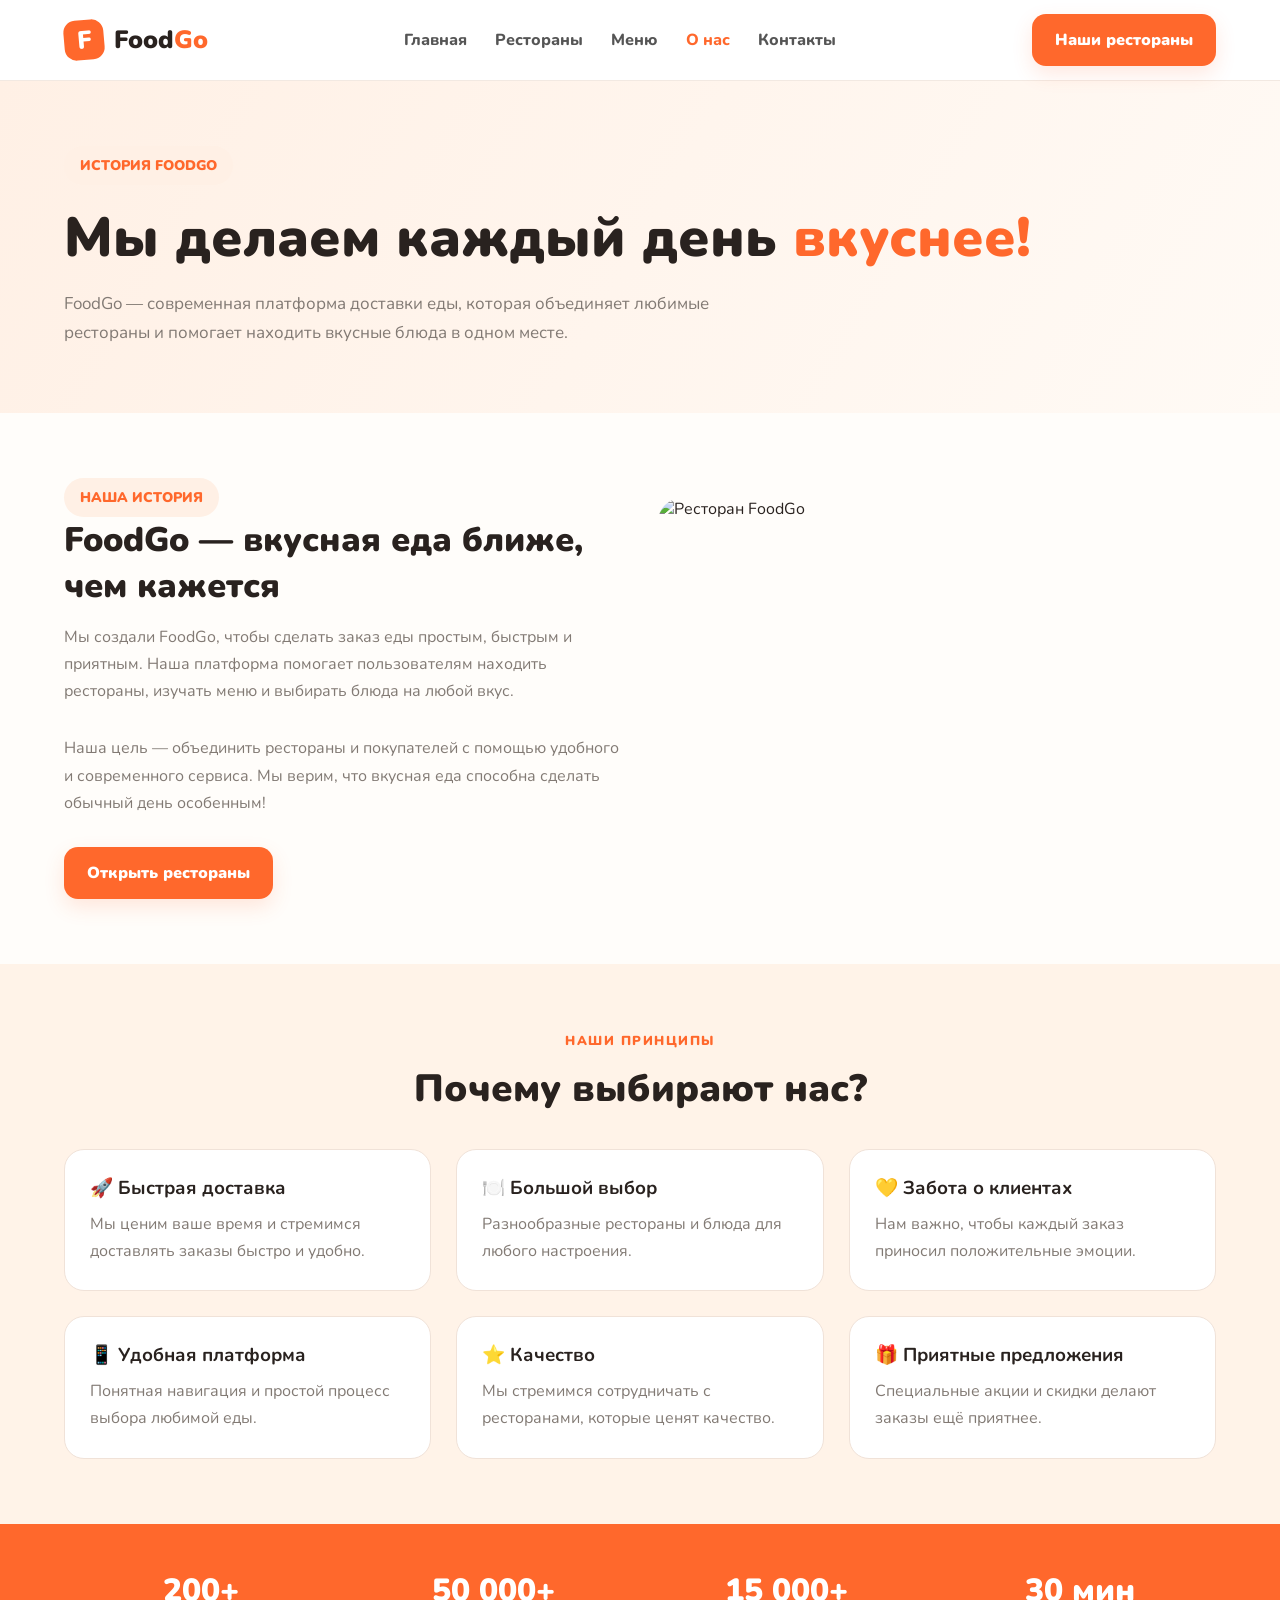
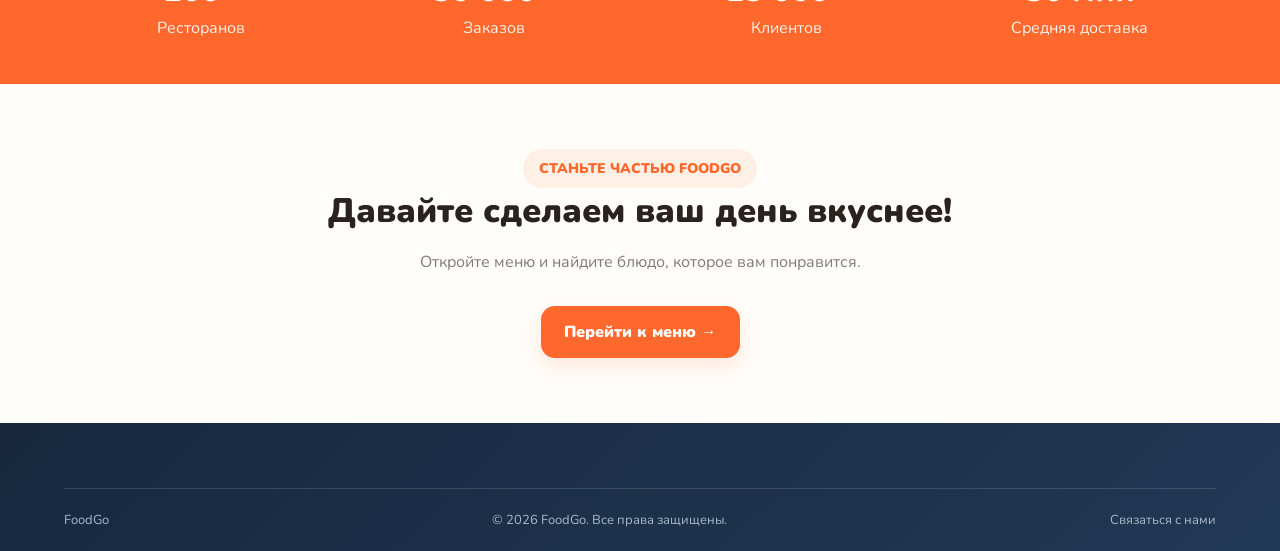
==== about.html @ 5c9acb99 "update" ====
<!DOCTYPE html>
<html lang="ru">
<head>
  <meta charset="UTF-8">
  <meta name="viewport" content="width=device-width, initial-scale=1.0">
  <title>FoodGo — О нас</title>
  <link href="https://fonts.googleapis.com/css2?family=Nunito:wght@400;600;700;800;900&display=swap" rel="stylesheet">
  <link rel="stylesheet" href="style.css">
</head>
<body>

<header class="header">
  <div class="container navbar">
    <a href="index.html" class="logo">
      <span class="logo-icon">F</span>
      <span>Food<span class="orange">Go</span></span>
    </a>
    <nav class="nav-links">
      <a href="index.html">Главная</a>
      <a href="restaurants.html">Рестораны</a>
      <a href="menu.html">Меню</a>
      <a href="about.html" class="active">О нас</a>
      <a href="contacts.html">Контакты</a>
    </nav>
    <div class="nav-actions">
      <a href="restaurants.html" class="register-btn">Наши рестораны</a>
    </div>
  </div>
</header>

<main>
  <section class="page-hero">
    <div class="container">
      <span class="eyebrow">ИСТОРИЯ FOODGO</span>
      <h1>Мы делаем каждый день <span class="orange">вкуснее!</span></h1>
      <p>FoodGo — современная платформа доставки еды, которая объединяет любимые рестораны и помогает находить вкусные блюда в одном месте.</p>
    </div>
  </section>

  <section class="page-content">
    <div class="container page-two-columns">
      <div>
        <span class="eyebrow">НАША ИСТОРИЯ</span>
        <h2 class="page-title">FoodGo — вкусная еда ближе, чем кажется</h2>
        <p class="page-description">
          Мы создали FoodGo, чтобы сделать заказ еды простым,
          быстрым и приятным. Наша платформа помогает
          пользователям находить рестораны, изучать меню
          и выбирать блюда на любой вкус.
        </p>
        <p class="page-description">
          Наша цель — объединить рестораны и покупателей
          с помощью удобного и современного сервиса.
          Мы верим, что вкусная еда способна сделать
          обычный день особенным!
        </p>
        <a href="restaurants.html" class="register-btn">Открыть рестораны</a>
      </div>

      <div>
        <img src="https://images.unsplash.com/photo-1555396273-367ea4eb4db5?auto=format&fit=crop&w=900&q=85" alt="Ресторан FoodGo">
      </div>
    </div>
  </section>

  <section class="page-content" style="background:#fff3e8;">
    <div class="container">
      <div class="section-heading center">
        <span>НАШИ ПРИНЦИПЫ</span>
        <h2>Почему выбирают нас?</h2>
      </div>

      <div class="page-cards" style="margin-top:35px;">
        <article class="page-feature">
          <h3>🚀 Быстрая доставка</h3>
          <p>Мы ценим ваше время и стремимся доставлять заказы быстро и удобно.</p>
        </article>

        <article class="page-feature">
          <h3>🍽️ Большой выбор</h3>
          <p>Разнообразные рестораны и блюда для любого настроения.</p>
        </article>

        <article class="page-feature">
          <h3>💛 Забота о клиентах</h3>
          <p>Нам важно, чтобы каждый заказ приносил положительные эмоции.</p>
        </article>

        <article class="page-feature">
          <h3>📱 Удобная платформа</h3>
          <p>Понятная навигация и простой процесс выбора любимой еды.</p>
        </article>

        <article class="page-feature">
          <h3>⭐ Качество</h3>
          <p>Мы стремимся сотрудничать с ресторанами, которые ценят качество.</p>
        </article>

        <article class="page-feature">
          <h3>🎁 Приятные предложения</h3>
          <p>Специальные акции и скидки делают заказы ещё приятнее.</p>
        </article>
      </div>
    </div>
  </section>

  <section class="stats-section">
    <div class="container stats-grid">
      <div><b>200+</b><span>Ресторанов</span></div>
      <div><b>50 000+</b><span>Заказов</span></div>
      <div><b>15 000+</b><span>Клиентов</span></div>
      <div><b>30 мин</b><span>Средняя доставка</span></div>
    </div>
  </section>

  <section class="page-content">
    <div class="container center">
      <span class="eyebrow">СТАНЬТЕ ЧАСТЬЮ FOODGO</span>
      <h2 class="page-title">Давайте сделаем ваш день вкуснее!</h2>
      <p class="page-description">Откройте меню и найдите блюдо, которое вам понравится.</p>
      <a href="menu.html" class="register-btn">Перейти к меню →</a>
    </div>
  </section>
</main>

<footer class="footer">
  <div class="container footer-bottom">
    <a href="index.html">FoodGo</a>
    <span>© 2026 FoodGo. Все права защищены.</span>
    <a href="contacts.html">Связаться с нами</a>
  </div>
</footer>

</body>
</html>
---- style.css ----
:root {
  --orange: #ff682c;
  --orange-dark: #ed531c;
  --cream: #fffaf5;
  --peach: #fff0e5;
  --dark: #29221f;
  --muted: #827a74;
  --navy: #17283f;
  --navy-light: #203954;
  --border: #f0e2d8;
  --shadow: 0 12px 35px rgba(75, 44, 22, 0.07);
}

* {
  margin: 0;
  padding: 0;
  box-sizing: border-box;
}

html {
  scroll-behavior: smooth;
}

body {
  font-family: "Nunito", sans-serif;
  color: var(--dark);
  background: #fffdfa;
  overflow-x: hidden;
}

a {
  text-decoration: none;
  color: inherit;
}

button,
input {
  font: inherit;
}

button {
  border: none;
  cursor: pointer;
}

img {
  display: block;
  max-width: 100%;
}

.container {
  width: min(1200px, 90%);
  margin: 0 auto;
}

.orange {
  color: var(--orange);
}

.section {
  padding: 80px 0;
}

/* HEADER */

.header {
  position: sticky;
  top: 0;
  z-index: 100;
  background: #fff;
  border-bottom: 1px solid #f2e9e2;
}

.navbar {
  min-height: 80px;
  display: flex;
  justify-content: space-between;
  align-items: center;
  gap: 25px;
}

.logo {
  display: flex;
  align-items: center;
  gap: 10px;
  font-size: 25px;
  font-weight: 900;
  white-space: nowrap;
}

.logo-icon {
  width: 40px;
  height: 40px;
  display: grid;
  place-items: center;
  color: white;
  background: var(--orange);
  border-radius: 12px;
  font-size: 25px;
  transform: rotate(-5deg);
}

.nav-links {
  display: flex;
  align-items: center;
  gap: 28px;
}

.nav-links a {
  color: #555;
  font-size: 16px;
  font-weight: 800;
  transition: 0.25s;
}

.nav-links a:hover,
.nav-links a.active {
  color: var(--orange);
}

.nav-actions {
  display: flex;
  align-items: center;
  gap: 10px;
}

.icon-btn,
.login-btn {
  height: 48px;
  min-width: 48px;
  padding: 0 13px;
  border: 1px solid var(--border);
  border-radius: 14px;
  background: white;
  transition: 0.25s;
}

.icon-btn {
  font-size: 19px;
}

.icon-btn span {
  color: var(--orange);
  font-size: 12px;
  font-weight: 900;
}

.icon-btn:hover,
.login-btn:hover {
  color: var(--orange);
  border-color: var(--orange);
}

.login-btn {
  font-weight: 900;
}

.register-btn {
  display: inline-block;
  background: var(--orange);
  color: white;
  padding: 15px 23px;
  border-radius: 14px;
  font-weight: 900;
  box-shadow: 0 8px 20px rgba(255, 104, 44, 0.15);
  transition: 0.25s;
}

.register-btn:hover {
  background: var(--orange-dark);
  transform: translateY(-2px);
}

.burger {
  display: none;
  background: var(--peach);
  color: var(--orange);
  border-radius: 12px;
  padding: 10px 13px;
  font-size: 22px;
}

.search-box {
  display: none;
  padding-bottom: 15px;
}

.search-box.open {
  display: block;
}

.search-box input {
  width: 100%;
  padding: 14px 18px;
  border: 1px solid var(--border);
  border-radius: 13px;
  outline: none;
}

/* HERO */

.hero {
  padding: 75px 0 65px;
  background:
    radial-gradient(circle at 85% 50%, #ffeadb 0, transparent 38%),
    #fffdfa;
  overflow: hidden;
}

.hero-grid {
  display: grid;
  grid-template-columns: 1fr 1fr;
  align-items: center;
  gap: 45px;
}

.eyebrow {
  display: inline-block;
  background: var(--peach);
  color: var(--orange);
  padding: 10px 16px;
  border-radius: 30px;
  font-size: 14px;
  font-weight: 900;
}

.hero h1 {
  font-size: clamp(44px, 5.2vw, 68px);
  line-height: 1.08;
  letter-spacing: -2px;
  font-weight: 900;
  margin: 25px 0;
}

.hero h1 span {
  color: var(--orange);
}

.hero-text {
  max-width: 510px;
  color: var(--muted);
  font-size: 18px;
  line-height: 1.7;
  margin-bottom: 30px;
}

.address-form {
  max-width: 510px;
  display: flex;
  align-items: center;
  gap: 12px;
  padding: 8px;
  background: white;
  border: 1px solid var(--border);
  border-radius: 17px;
  box-shadow: var(--shadow);
}

.location-icon {
  color: var(--orange);
  font-size: 28px;
  padding-left: 10px;
}

.address-form input {
  min-width: 0;
  flex: 1;
  border: 0;
  outline: 0;
  padding: 12px 5px;
}

.address-form button {
  background: var(--orange);
  color: white;
  padding: 15px 22px;
  border-radius: 13px;
  font-weight: 900;
  white-space: nowrap;
  transition: 0.25s;
}

.address-form button:hover {
  background: var(--orange-dark);
}

.hero-rating {
  display: flex;
  align-items: center;
  gap: 10px;
  margin-top: 25px;
  color: #888;
  font-size: 13px;
}

.hero-rating b {
  color: var(--dark);
}

.avatars {
  display: flex;
  padding-left: 5px;
}

.avatars span {
  width: 29px;
  height: 29px;
  display: grid;
  place-items: center;
  background: #ffe0d0;
  color: var(--orange);
  border: 2px solid white;
  border-radius: 50%;
  margin-left: -5px;
  font-weight: 900;
}

.hero-visual {
  height: 480px;
  position: relative;
  display: grid;
  place-items: center;
}

.hero-circle {
  position: absolute;
  width: 390px;
  height: 390px;
  background: var(--orange);
  border-radius: 50%;
  right: 0;
  bottom: -10px;
}

.hero-image {
  position: relative;
  z-index: 1;
  width: 400px;
  height: 465px;
  object-fit: cover;
  border-radius: 48% 48% 35% 35%;
  box-shadow: 0 20px 50px rgba(105, 59, 32, 0.13);
  animation: floatFood 5s ease-in-out infinite;
}

.rating-bubble,
.delivery-bubble {
  position: absolute;
  z-index: 2;
  background: white;
  border-radius: 18px;
  box-shadow: var(--shadow);
}

.rating-bubble {
  top: 55px;
  right: -5px;
  padding: 14px 18px;
  font-size: 18px;
  font-weight: 900;
}

.rating-bubble span {
  color: #ffa51e;
  font-size: 25px;
}

.delivery-bubble {
  bottom: 25px;
  left: -10px;
  display: flex;
  align-items: center;
  gap: 14px;
  padding: 17px;
}

.clock {
  font-size: 30px;
  color: var(--orange);
}

.delivery-bubble b,
.delivery-bubble small {
  display: block;
}

.delivery-bubble small {
  color: #888;
  margin-top: 5px;
}

/* SECTION HEADINGS */

.section-heading > span {
  color: var(--orange);
  font-weight: 900;
  font-size: 13px;
  letter-spacing: 1.5px;
}

.section-heading h2 {
  font-size: clamp(28px, 3.5vw, 38px);
  font-weight: 900;
  margin-top: 12px;
}

.section-heading p {
  color: var(--muted);
  margin-top: 10px;
}

.heading-row {
  display: flex;
  justify-content: space-between;
  align-items: end;
  gap: 20px;
}

.see-all {
  color: var(--orange);
  font-weight: 900;
  white-space: nowrap;
  transition: 0.2s;
}

.see-all:hover {
  transform: translateX(5px);
}

/* CATEGORIES */

.categories {
  background: #fff;
}

.category-grid {
  display: grid;
  grid-template-columns: repeat(8, minmax(0, 1fr));
  gap: 13px;
  margin-top: 38px;
}

.category-card {
  text-align: center;
  border: 1px solid var(--border);
  background: white;
  border-radius: 20px;
  padding: 15px 9px 19px;
  transition: 0.3s;
}

.category-card:hover {
  transform: translateY(-8px);
  border-color: var(--orange);
  box-shadow: 0 12px 30px rgba(255, 104, 44, 0.12);
}

.category-card img {
  width: 100%;
  aspect-ratio: 1;
  object-fit: cover;
  border-radius: 14px;
  margin-bottom: 13px;
}

.category-card b {
  display: block;
  font-size: 14px;
}

.category-card small {
  display: block;
  color: #999;
  font-size: 12px;
  margin-top: 6px;
}

/* RESTAURANTS */

.restaurants {
  background: #fff3e8;
}

.restaurant-grid {
  display: grid;
  grid-template-columns: repeat(3, 1fr);
  gap: 24px;
  margin-top: 38px;
}

.restaurant-card {
  background: white;
  border: 1px solid var(--border);
  border-radius: 23px;
  overflow: hidden;
  box-shadow: var(--shadow);
  transition: 0.3s;
}

.restaurant-card:hover {
  transform: translateY(-7px);
}

.restaurant-photo {
  position: relative;
  height: 205px;
  overflow: hidden;
}

.restaurant-photo img {
  width: 100%;
  height: 100%;
  object-fit: cover;
  transition: 0.5s;
}

.restaurant-card:hover .restaurant-photo img {
  transform: scale(1.06);
}

.discount-label,
.food-tag {
  position: absolute;
  top: 14px;
  left: 14px;
  background: var(--orange);
  color: white;
  padding: 9px 13px;
  border-radius: 10px;
  font-size: 13px;
  font-weight: 900;
}

.heart {
  position: absolute;
  top: 13px;
  right: 13px;
  width: 40px;
  height: 40px;
  border-radius: 50%;
  background: white;
  color: var(--dark);
  font-size: 25px;
  transition: 0.2s;
}

.heart:hover,
.heart.liked {
  color: var(--orange);
}

.restaurant-info {
  padding: 20px;
}

.card-title {
  display: flex;
  justify-content: space-between;
  align-items: center;
  gap: 10px;
}

.card-title h3 {
  font-size: 21px;
}

.card-title b {
  color: #f3a51b;
  white-space: nowrap;
}

.restaurant-info > p {
  color: var(--muted);
  font-size: 14px;
  margin: 12px 0 17px;
}

.restaurant-meta {
  display: flex;
  justify-content: space-between;
  gap: 8px;
  padding: 14px 0;
  border-top: 1px solid var(--border);
  color: #777;
  font-size: 13px;
}

.menu-link {
  display: block;
  text-align: center;
  background: var(--peach);
  color: var(--orange);
  padding: 14px;
  border-radius: 13px;
  font-weight: 900;
  transition: 0.25s;
}

.menu-link:hover {
  color: white;
  background: var(--orange);
}

/* BESTSELLERS */

.bestsellers {
  background: #fffdfa;
}

.food-grid {
  display: grid;
  grid-template-columns: repeat(4, 1fr);
  gap: 20px;
  margin-top: 38px;
}

.food-card {
  border: 1px solid var(--border);
  border-radius: 23px;
  overflow: hidden;
  background: white;
  box-shadow: var(--shadow);
  transition: 0.3s;
}

.food-card:hover {
  transform: translateY(-7px);
}

.food-photo {
  position: relative;
  height: 190px;
  overflow: hidden;
}

.food-photo img {
  width: 100%;
  height: 100%;
  object-fit: cover;
  transition: 0.5s;
}

.food-card:hover .food-photo img {
  transform: scale(1.07);
}

.food-tag {
  top: 14px;
  left: 14px;
}

.food-info {
  padding: 19px;
}

.food-info > small {
  color: #999;
}

.food-info h3 {
  font-size: 19px;
  margin: 9px 0;
}

.food-info p {
  min-height: 55px;
  color: var(--muted);
  font-size: 14px;
  line-height: 1.6;
}

.food-bottom {
  display: flex;
  justify-content: space-between;
  align-items: center;
  margin-top: 15px;
  gap: 10px;
}

.food-bottom b {
  font-size: 17px;
}

.add-btn {
  width: 42px;
  height: 42px;
  background: var(--orange);
  color: white;
  border-radius: 13px;
  font-size: 25px;
  transition: 0.25s;
}

.add-btn:hover {
  background: var(--orange-dark);
  transform: rotate(90deg);
}

/* PROMO */

.promo-section {
  padding: 65px 0;
  background: #fffdfa;
}

.promo-box {
  min-height: 390px;
  display: grid;
  grid-template-columns: 1fr 1fr;
  align-items: center;
  gap: 30px;
  background: linear-gradient(120deg, #ff682c, #ff8747);
  color: white;
  border-radius: 30px;
  padding: 45px 55px;
  overflow: hidden;
  position: relative;
}

.promo-content {
  position: relative;
  z-index: 2;
}

.promo-small {
  font-size: 13px;
  font-weight: 900;
  letter-spacing: 2px;
}

.promo-content h2 {
  font-size: clamp(32px, 4vw, 48px);
  line-height: 1.15;
  margin: 20px 0;
}

.promo-content h2 span {
  color: #ffe29c;
}

.promo-content p {
  max-width: 420px;
  line-height: 1.7;
  opacity: 0.95;
  margin-bottom: 24px;
}

.promo-btn {
  display: inline-block;
  background: white;
  color: var(--orange);
  border-radius: 13px;
  padding: 15px 23px;
  font-weight: 900;
  transition: 0.25s;
}

.promo-btn:hover {
  transform: translateY(-4px);
  box-shadow: 0 10px 25px #a63c1633;
}

.promo-content > small {
  display: block;
  margin-top: 18px;
  font-size: 12px;
  opacity: 0.85;
}

.promo-image-wrap {
  height: 300px;
  position: relative;
}

.promo-image-wrap img {
  width: 100%;
  height: 100%;
  object-fit: cover;
  border-radius: 25px;
  transform: rotate(3deg);
  box-shadow: 0 20px 40px #8f321f35;
}

.promo-sticker {
  position: absolute;
  top: -15px;
  right: -10px;
  width: 105px;
  height: 105px;
  display: grid;
  place-content: center;
  text-align: center;
  background: #ffe29c;
  color: #ed531c;
  border: 5px solid white;
  border-radius: 50%;
  font-size: 27px;
  font-weight: 900;
  transform: rotate(10deg);
}

.promo-sticker small {
  font-size: 11px;
}

/* ABOUT */

.about-section {
  background: white;
}

.about-grid {
  display: grid;
  grid-template-columns: 1fr 1fr;
  gap: 65px;
  align-items: center;
}

.about-image {
  position: relative;
  min-height: 400px;
}

.about-image > img {
  width: 100%;
  height: 400px;
  object-fit: cover;
  border-radius: 25px;
}

.about-badge {
  position: absolute;
  bottom: 20px;
  right: -15px;
  background: white;
  padding: 19px 25px;
  border-radius: 17px;
  box-shadow: var(--shadow);
}

.about-badge b,
.about-badge small {
  display: block;
}

.about-badge b {
  color: var(--orange);
  font-size: 25px;
}

.about-badge small {
  color: var(--muted);
}

.about-content > p {
  color: var(--muted);
  line-height: 1.8;
  margin: 20px 0;
}

.benefit {
  display: flex;
  align-items: center;
  gap: 15px;
  margin-top: 20px;
}

.benefit > span {
  width: 42px;
  height: 42px;
  flex-shrink: 0;
  display: grid;
  place-items: center;
  background: var(--peach);
  color: var(--orange);
  border-radius: 13px;
  font-size: 22px;
  font-weight: 900;
}

.benefit b,
.benefit small {
  display: block;
}

.benefit small {
  color: var(--muted);
  margin-top: 4px;
}

/* HOW TO ORDER */

.how-section {
  background: #fff5ec;
}

.center {
  text-align: center;
}

.steps-grid {
  display: grid;
  grid-template-columns: repeat(4, 1fr);
  gap: 20px;
  margin-top: 45px;
}

.step-card {
  background: white;
  padding: 28px 22px;
  border-radius: 22px;
  border: 1px solid var(--border);
  position: relative;
  transition: 0.3s;
}

.step-card:hover {
  transform: translateY(-7px);
  box-shadow: var(--shadow);
}

.step-icon {
  width: 65px;
  height: 65px;
  display: grid;
  place-items: center;
  background: var(--peach);
  color: var(--orange);
  border-radius: 19px;
  font-size: 30px;
  margin-bottom: 20px;
}

.step-number {
  position: absolute;
  top: 25px;
  right: 23px;
  color: #f3d9c8;
  font-size: 26px;
  font-weight: 900;
}

.step-card h3 {
  font-size: 19px;
  margin-bottom: 10px;
}

.step-card p {
  color: var(--muted);
  line-height: 1.6;
  font-size: 14px;
}

/* STATISTICS */

.stats-section {
  padding: 45px 0;
  background: var(--orange);
  color: white;
}

.stats-grid {
  display: grid;
  grid-template-columns: repeat(4, 1fr);
  gap: 20px;
  text-align: center;
}

.stats-grid b,
.stats-grid span {
  display: block;
}

.stats-grid b {
  font-size: 32px;
  font-weight: 900;
}

.stats-grid span {
  margin-top: 5px;
  opacity: 0.9;
}

/* REVIEWS */

.reviews-section {
  background: white;
}

.review-grid {
  display: grid;
  grid-template-columns: repeat(3, 1fr);
  gap: 22px;
  margin-top: 40px;
}

.review-card {
  border: 1px solid var(--border);
  border-radius: 22px;
  padding: 27px;
  background: #fffdfa;
  transition: 0.3s;
}

.review-card:hover {
  transform: translateY(-6px);
  box-shadow: var(--shadow);
}

.review-stars {
  color: #ffae22;
  letter-spacing: 4px;
  font-size: 19px;
}

.review-card > p {
  color: #716963;
  line-height: 1.8;
  margin: 18px 0 22px;
}

.review-author {
  display: flex;
  align-items: center;
  gap: 12px;
}

.review-author > span {
  width: 43px;
  height: 43px;
  display: grid;
  place-items: center;
  background: var(--peach);
  color: var(--orange);
  border-radius: 50%;
  font-weight: 900;
}

.review-author b,
.review-author small {
  display: block;
}

.review-author small {
  color: #999;
  margin-top: 3px;
}

/* NEWSLETTER */

.newsletter-section {
  padding: 50px 0;
  background: #fff3e8;
}

.newsletter-box {
  display: flex;
  align-items: center;
  justify-content: space-between;
  gap: 30px;
}

.newsletter-box > div > span {
  color: var(--orange);
  font-weight: 900;
  font-size: 13px;
  letter-spacing: 1px;
}

.newsletter-box h2 {
  font-size: 29px;
  margin: 9px 0;
}

.newsletter-box p {
  color: var(--muted);
}

.newsletter-box form {
  display: flex;
  gap: 8px;
  width: min(450px, 100%);
  background: white;
  padding: 7px;
  border-radius: 14px;
}

.newsletter-box input {
  min-width: 0;
  flex: 1;
  padding: 10px;
  border: none;
  outline: none;
}

.newsletter-box button {
  background: var(--orange);
  color: white;
  padding: 13px 17px;
  border-radius: 10px;
  font-weight: 900;
}

/* FOOTER */

.footer {
  background: linear-gradient(135deg, #17283f, #203954);
  color: #fff;
  padding: 65px 0 22px;
}

.footer-grid {
  display: grid;
  grid-template-columns: 1.5fr 1fr 1fr 1.2fr;
  gap: 40px;
  padding-bottom: 45px;
}

.footer-logo {
  color: white;
}

.footer-brand > p {
  max-width: 290px;
  color: #c0cad6;
  line-height: 1.8;
  margin: 20px 0;
}

.socials {
  display: flex;
  gap: 10px;
}

.socials a {
  width: 39px;
  height: 39px;
  display: grid;
  place-items: center;
  background: #ffffff15;
  border: 1px solid #ffffff20;
  border-radius: 12px;
  transition: 0.25s;
  font-weight: 900;
}

.socials a:hover {
  background: var(--orange);
  transform: translateY(-4px);
}

.footer-column {
  display: flex;
  flex-direction: column;
  gap: 14px;
}

.footer-column h3 {
  font-size: 18px;
  margin-bottom: 7px;
  color: white;
}

.footer-column a,
.footer-column span {
  color: #c0cad6;
  font-size: 14px;
  transition: 0.2s;
}

.footer-column a:hover {
  color: var(--orange);
  transform: translateX(4px);
}

.footer-bottom {
  border-top: 1px solid #ffffff20;
  padding-top: 22px;
  display: flex;
  justify-content: space-between;
  gap: 15px;
  color: #aab8c8;
  font-size: 13px;
}

/* MODALS */

.modal-overlay {
  display: none;
  position: fixed;
  inset: 0;
  z-index: 200;
  background: rgba(15, 25, 40, 0.7);
  backdrop-filter: blur(5px);
  align-items: center;
  justify-content: center;
  padding: 18px;
}

.modal-overlay.active {
  display: flex;
  animation: fadeIn 0.25s;
}

.modal {
  position: relative;
  width: min(430px, 100%);
  background: white;
  border-radius: 25px;
  padding: 35px;
  animation: modalIn 0.3s ease;
}

.modal h2 {
  font-size: 30px;
  margin: 18px 0 8px;
}

.modal > p {
  color: var(--muted);
  margin-bottom: 20px;
}

.modal-close {
  position: absolute;
  right: 16px;
  top: 16px;
  width: 37px;
  height: 37px;
  background: var(--peach);
  color: var(--orange);
  border-radius: 50%;
  font-size: 24px;
}

.modal form {
  display: grid;
  gap: 12px;
}

.modal input {
  width: 100%;
  padding: 14px;
  border: 1px solid var(--border);
  border-radius: 12px;
  outline: none;
}

.modal input:focus {
  border-color: var(--orange);
}

.modal form button {
  width: 100%;
}

.cart-modal {
  width: min(500px, 100%);
}

.cart-modal h2 {
  margin-bottom: 20px;
}

.cart-row {
  display: flex;
  justify-content: space-between;
  gap: 15px;
  padding: 13px 0;
  border-bottom: 1px solid var(--border);
}

.cart-row b {
  white-space: nowrap;
}

.cart-total {
  text-align: right;
  font-size: 19px;
  font-weight: 900;
  margin: 22px 0;
}

.full-btn {
  width: 100%;
}

/* TOAST */

.toast {
  position: fixed;
  z-index: 300;
  right: 25px;
  bottom: 25px;
  padding: 15px 22px;
  background: var(--navy);
  color: white;
  border-radius: 13px;
  box-shadow: var(--shadow);
  opacity: 0;
  transform: translateY(20px);
  pointer-events: none;
  transition: 0.3s;
}

.toast.show {
  opacity: 1;
  transform: translateY(0);
}

/* ANIMATIONS */

@keyframes floatFood {
  0%, 100% {
    transform: translateY(0);
  }
  50% {
    transform: translateY(-12px);
  }
}

@keyframes fadeIn {
  from { opacity: 0; }
  to { opacity: 1; }
}

@keyframes modalIn {
  from {
    opacity: 0;
    transform: translateY(20px) scale(0.96);
  }
  to {
    opacity: 1;
    transform: translateY(0) scale(1);
  }
}

.reveal {
  opacity: 0;
  transform: translateY(25px);
  transition: opacity 0.7s ease, transform 0.7s ease;
}

.reveal.visible {
  opacity: 1;
  transform: translateY(0);
}

/* RESPONSIVE TABLET */

@media (max-width: 1100px) {
  .nav-links {
    gap: 15px;
  }

  .nav-links a {
    font-size: 14px;
  }

  .category-grid {
    grid-template-columns: repeat(4, 1fr);
  }

  .hero-image {
    width: 350px;
    height: 420px;
  }

  .hero-circle {
    width: 330px;
    height: 330px;
  }

  .food-grid {
    grid-template-columns: repeat(2, 1fr);
  }
}

@media (max-width: 850px) {
  .navbar {
    flex-wrap: wrap;
    padding: 12px 0;
  }

  .burger {
    display: block;
  }

  .nav-links {
    display: none;
    order: 3;
    width: 100%;
    flex-direction: column;
    align-items: stretch;
    background: white;
    padding: 12px;
    border-radius: 15px;
    box-shadow: var(--shadow);
  }

  .nav-links.open {
    display: flex;
  }

  .nav-links a {
    padding: 10px;
  }

  .hero {
    padding: 45px 0;
  }

  .hero-grid {
    grid-template-columns: 1fr;
  }

  .hero-visual {
    height: 400px;
    margin-top: 15px;
  }

  .hero-image {
    width: 340px;
    height: 380px;
  }

  .hero-circle {
    width: 310px;
    height: 310px;
    right: 10%;
  }

  .restaurant-grid {
    grid-template-columns: repeat(2, 1fr);
  }

  .about-grid {
    grid-template-columns: 1fr;
    gap: 35px;
  }

  .steps-grid {
    grid-template-columns: repeat(2, 1fr);
  }

  .footer-grid {
    grid-template-columns: repeat(2, 1fr);
  }
}

/* RESPONSIVE PHONE */

@media (max-width: 560px) {
  .container {
    width: 92%;
  }

  .section {
    padding: 50px 0;
  }

  .navbar {
    gap: 8px;
  }

  .logo {
    font-size: 21px;
  }

  .logo-icon {
    width: 34px;
    height: 34px;
  }

  .nav-actions {
    gap: 6px;
  }

  .icon-btn {
    min-width: 36px;
    height: 39px;
    padding: 0 8px;
    font-size: 15px;
  }

  .login-btn {
    display: none;
  }

  .register-btn {
    padding: 11px 12px;
    font-size: 12px;
  }

  .hero h1 {
    font-size: 43px;
    letter-spacing: -1.5px;
  }

  .hero-text {
    font-size: 15px;
  }

  .address-form {
    gap: 5px;
  }

  .address-form button {
    padding: 13px 12px;
    font-size: 12px;
  }

  .hero-visual {
    height: 320px;
  }

  .hero-image {
    width: 260px;
    height: 310px;
  }

  .hero-circle {
    width: 240px;
    height: 240px;
  }

  .rating-bubble {
    right: 0;
    top: 15px;
  }

  .delivery-bubble {
    left: 0;
    bottom: 0;
    padding: 12px;
  }

  .delivery-bubble b {
    font-size: 12px;
  }

  .category-grid {
    grid-template-columns: repeat(2, 1fr);
  }

  .restaurant-grid,
  .food-grid,
  .review-grid {
    grid-template-columns: 1fr;
  }

  .heading-row {
    align-items: flex-start;
    flex-direction: column;
  }

  .promo-box {
    grid-template-columns: 1fr;
    padding: 30px 23px;
  }

  .promo-image-wrap {
    height: 220px;
  }

  .about-image,
  .about-image > img {
    min-height: 280px;
    height: 280px;
  }

  .about-badge {
    right: 5px;
  }

  .steps-grid {
    grid-template-columns: 1fr;
  }

  .stats-grid {
    grid-template-columns: repeat(2, 1fr);
    row-gap: 30px;
  }

  .stats-grid b {
    font-size: 26px;
  }

  .newsletter-box {
    flex-direction: column;
    align-items: stretch;
  }

  .newsletter-box form {
    width: 100%;
  }

  .newsletter-box button {
    padding: 12px;
    font-size: 12px;
  }

  .footer-grid {
    grid-template-columns: 1fr 1fr;
    gap: 30px 18px;
  }

  .footer-bottom {
    flex-direction: column;
    text-align: center;
  }

  .modal {
    padding: 27px 20px;
  }
}

@media (prefers-reduced-motion: reduce) {
  *,
  *::before,
  *::after {
    scroll-behavior: auto !important;
    animation-duration: 0.01ms !important;
    transition-duration: 0.01ms !important;
  }

  .reveal {
    opacity: 1;
    transform: none;
  }
}
/* ===== НОВЫЙ RESPONSIVE FOODGO ===== */

/* Планшеты */
@media (max-width: 992px) {
    .container {
        width: 92%;
    }

    .hero {
        grid-template-columns: 1fr;
        text-align: center;
        padding: 50px 0;
    }

    .hero-content {
        align-items: center;
    }

    .hero-image {
        max-width: 500px;
        margin: 30px auto 0;
    }

    .categories-grid {
        grid-template-columns: repeat(4, 1fr);
    }

    .food-grid {
        grid-template-columns: repeat(2, 1fr);
    }

    .restaurants-grid {
        grid-template-columns: repeat(2, 1fr);
    }
}

/* Телефоны */
@media (max-width: 600px) {
    body {
        overflow-x: hidden;
    }

    .container {
        width: 94%;
    }

    header {
        padding: 15px 0;
    }

    .hero h1 {
        font-size: 36px;
        line-height: 1.15;
    }

    .hero p {
        font-size: 14px;
    }

    .categories-grid {
        grid-template-columns: repeat(2, 1fr);
        gap: 12px;
    }

    .food-grid,
    .restaurants-grid {
        grid-template-columns: 1fr;
    }

    .food-card,
    .restaurant-card {
        width: 100%;
    }

    .promo {
        text-align: center;
        padding: 30px 18px;
    }

    .steps {
        grid-template-columns: 1fr;
    }

    .stats {
        grid-template-columns: repeat(2, 1fr);
    }

    .footer {
        grid-template-columns: repeat(2, 1fr);
        gap: 25px;
    }

    button {
        max-width: 100%;
    }

    img {
        max-width: 100%;
        height: auto;
    }
}
@media (max-width: 768px) {
    .hero h1 {
        font-size: 29px;
    }

    .categories-grid {
        gap: 8px;
    }

    .footer {
        grid-template-columns: 1fr;
    }
}

@media (max-width: 468px) {
    .hero h1 {
        font-size: 29px;
    }

    .categories-grid {
        gap: 8px;
    }

    .footer {
        grid-template-columns: 1fr;
    }
}
/* ===== MULTIPAGE FOODGO ===== */

.page-hero {
  padding: 65px 0;
  background: linear-gradient(120deg, #fff0e5, #fffaf5);
}

.page-hero h1 {
  font-size: clamp(34px, 5vw, 55px);
  margin: 15px 0;
  font-weight: 900;
}

.page-hero p {
  color: var(--muted);
  font-size: 17px;
  line-height: 1.7;
  max-width: 650px;
}

.page-content {
  padding: 65px 0;
}

.page-title {
  font-size: 34px;
  font-weight: 900;
  margin-bottom: 15px;
}

.page-description {
  color: var(--muted);
  line-height: 1.7;
  margin-bottom: 30px;
}

.page-cards {
  display: grid;
  grid-template-columns: repeat(3, 1fr);
  gap: 25px;
}

.page-card {
  background: white;
  border: 1px solid var(--border);
  border-radius: 22px;
  overflow: hidden;
  box-shadow: var(--shadow);
  transition: .3s;
}

.page-card:hover {
  transform: translateY(-7px);
}

.page-card img {
  width: 100%;
  height: 210px;
  object-fit: cover;
}

.page-card-info {
  padding: 22px;
}

.page-card-info h3 {
  font-size: 21px;
  margin-bottom: 10px;
}

.page-card-info p {
  color: var(--muted);
  line-height: 1.6;
  margin-bottom: 15px;
}

.page-card-info .register-btn {
  display: inline-block;
}

.page-navigation {
  display: flex;
  flex-wrap: wrap;
  gap: 12px;
  margin: 25px 0;
}

.page-navigation a {
  padding: 12px 20px;
  border-radius: 12px;
  background: var(--peach);
  color: var(--orange);
  font-weight: 800;
  transition: .25s;
}

.page-navigation a:hover,
.page-navigation a.active {
  background: var(--orange);
  color: white;
}

.page-two-columns {
  display: grid;
  grid-template-columns: 1fr 1fr;
  gap: 35px;
  align-items: center;
}

.page-two-columns img {
  width: 100%;
  height: 380px;
  object-fit: cover;
  border-radius: 24px;
}

.page-feature {
  padding: 25px;
  border: 1px solid var(--border);
  border-radius: 20px;
  background: white;
}

.page-feature h3 {
  margin-bottom: 10px;
}

.page-feature p {
  color: var(--muted);
  line-height: 1.7;
}

.contact-layout {
  display: grid;
  grid-template-columns: 1fr 1fr;
  gap: 30px;
}

.contact-form {
  display: grid;
  gap: 15px;
}

.contact-form input,
.contact-form textarea {
  width: 100%;
  padding: 15px;
  border: 1px solid var(--border);
  border-radius: 12px;
  font: inherit;
  outline: none;
}

.contact-form textarea {
  min-height: 140px;
  resize: vertical;
}

.contact-form input:focus,
.contact-form textarea:focus {
  border-color: var(--orange);
}

.contact-info {
  display: grid;
  gap: 15px;
}

.contact-info .page-feature {
  transition: .3s;
}

.contact-info .page-feature:hover {
  transform: translateY(-4px);
}

.page-card,
.page-feature {
  min-width: 0;
}

@media (max-width: 850px) {
  .page-cards {
    grid-template-columns: repeat(2, 1fr);
  }

  .page-two-columns,
  .contact-layout {
    grid-template-columns: 1fr;
  }
}

@media (max-width: 560px) {
  .page-hero {
    padding: 45px 0;
  }

  .page-content {
    padding: 45px 0;
  }

  .page-cards {
    grid-template-columns: 1fr;
  }

  .page-card img {
    height: 200px;
  }

  .page-two-columns img {
    height: 260px;
  }

  .page-title {
    font-size: 27px;
  }

  .page-navigation {
    gap: 8px;
  }

  .page-navigation a {
    padding: 10px 13px;
    font-size: 13px;
  }
}
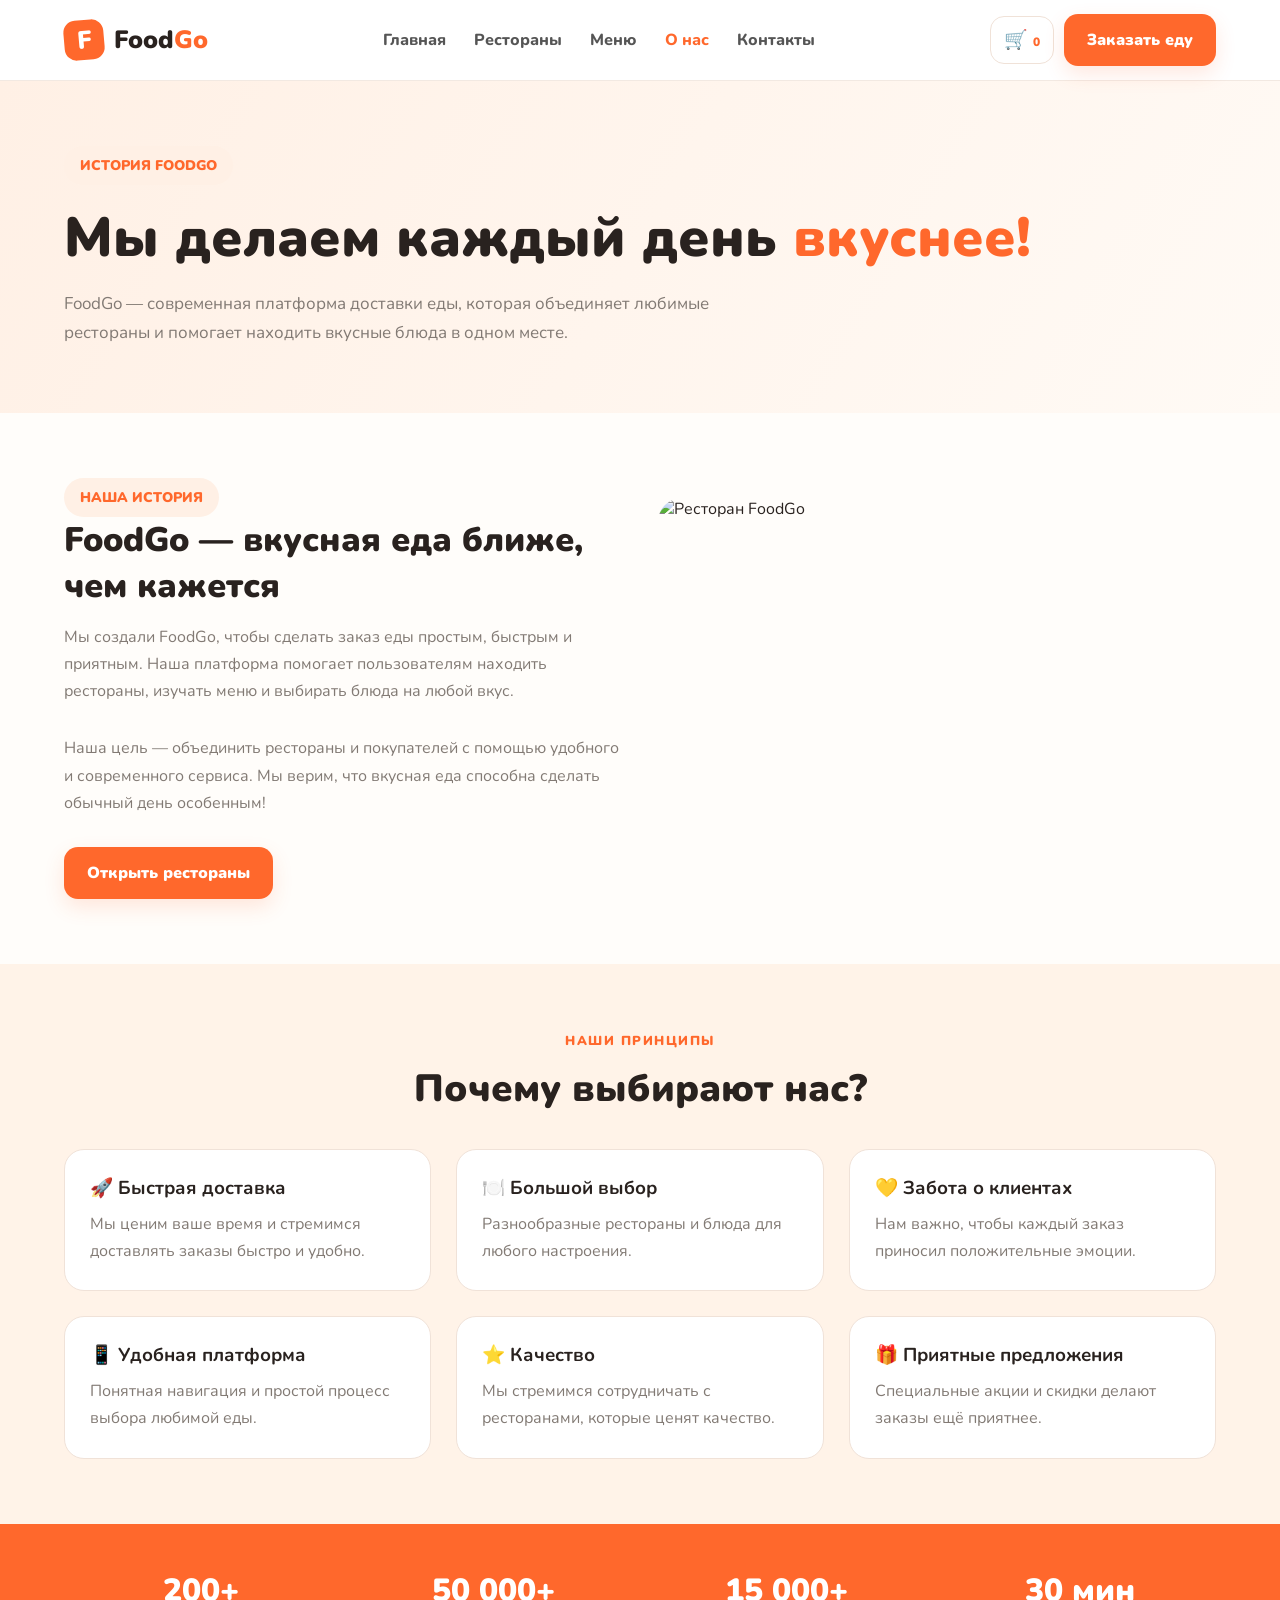
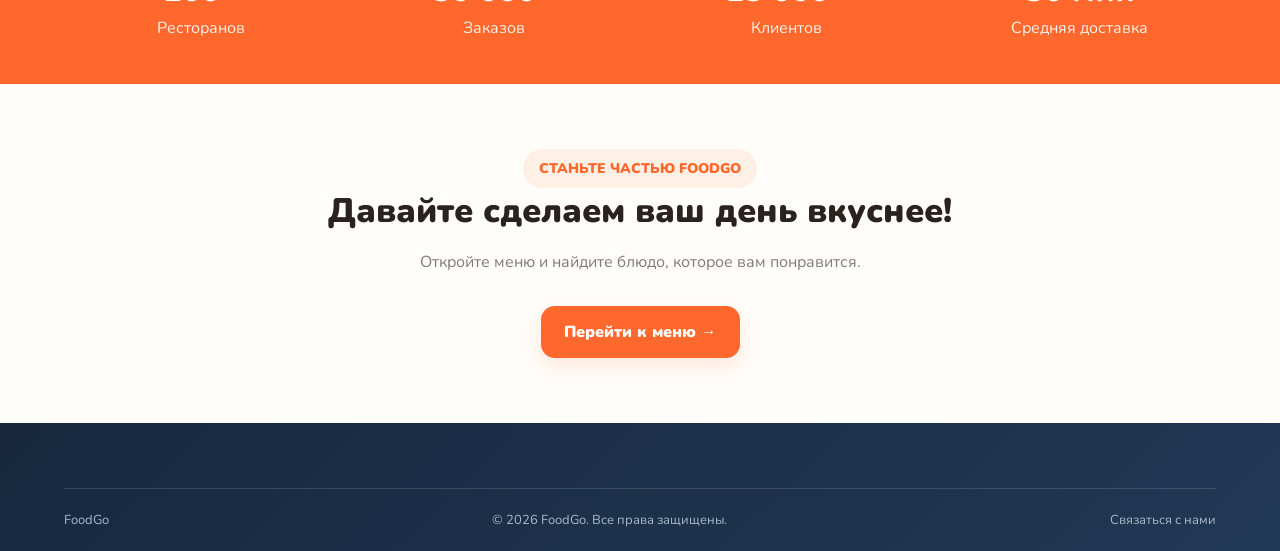
==== commit d95f85e3: "upded" ====
--- a/about.html
+++ b/about.html
@@ -1,3 +1,4 @@
+
 <!DOCTYPE html>
 <html lang="ru">
 <head>
@@ -15,7 +16,7 @@
       <span class="logo-icon">F</span>
       <span>Food<span class="orange">Go</span></span>
     </a>
-    <nav class="nav-links">
+    <nav class="nav-links" id="navLinks">
       <a href="index.html">Главная</a>
       <a href="restaurants.html">Рестораны</a>
       <a href="menu.html">Меню</a>
@@ -23,7 +24,11 @@
       <a href="contacts.html">Контакты</a>
     </nav>
     <div class="nav-actions">
-      <a href="restaurants.html" class="register-btn">Наши рестораны</a>
+      <button class="icon-btn" type="button" onclick="openCart()">
+        🛒 <span id="cartCount">0</span>
+      </button>
+      <a href="menu.html" class="register-btn">Заказать еду</a>
+      <button class="burger" id="burger" type="button" aria-label="Открыть меню" aria-controls="navLinks" aria-expanded="false">☰</button>
     </div>
   </div>
 </header>
@@ -131,5 +136,133 @@
   </div>
 </footer>
 
+<div class="modal-overlay" id="cartModal">
+  <div class="modal cart-modal">
+    <button class="modal-close" type="button" onclick="closeCart()">×</button>
+    <span class="eyebrow">ВАШ ЗАКАЗ</span>
+    <h2>Корзина 🛒</h2>
+    <div id="cartItems">Корзина пока пуста.</div>
+    <div class="cart-total" id="cartTotal">Итого: 0 сум</div>
+    <a href="menu.html" class="register-btn full-btn">Добавить ещё блюда</a>
+    <a href="contacts.html" class="register-btn full-btn" style="margin-top:10px;">Оформить заказ</a>
+  </div>
+</div>
+
+<script>
+  const CART_KEY = 'foodgo_cart';
+
+  function getCart() {
+    try {
+      return JSON.parse(localStorage.getItem(CART_KEY) || '[]');
+    } catch (error) {
+      return [];
+    }
+  }
+
+  function updateCartCount() {
+    const cart = getCart();
+    const count = cart.reduce(
+      (sum, item) => sum + Number(item.quantity || 0),
+      0
+    );
+
+    const counter = document.getElementById('cartCount');
+
+    if (counter) {
+      counter.textContent = count;
+    }
+  }
+
+  function saveCart(cart) {
+    localStorage.setItem(CART_KEY, JSON.stringify(cart));
+    updateCartCount();
+  }
+
+  function changeCartQuantity(index, amount) {
+    const cart = getCart();
+
+    if (!cart[index]) return;
+
+    cart[index].quantity = Number(cart[index].quantity || 0) + amount;
+
+    saveCart(cart.filter(item => item.quantity > 0));
+    openCart();
+  }
+
+  function openCart() {
+    const cart = getCart();
+    const items = document.getElementById('cartItems');
+    const totalBox = document.getElementById('cartTotal');
+
+    if (cart.length === 0) {
+      items.innerHTML = '<p>Корзина пока пуста. Выберите что-нибудь вкусное!</p>';
+      totalBox.textContent = 'Итого: 0 сум';
+    } else {
+      let total = 0;
+
+      items.innerHTML = cart.map((item, index) => {
+        const price = Number(item.price || 0);
+        const quantity = Number(item.quantity || 1);
+        total += price * quantity;
+
+        return `
+          <div class="cart-row">
+            <b>${item.name}</b>
+            <div style="display:flex;align-items:center;gap:10px;margin:10px 0;">
+              <button type="button" onclick="changeCartQuantity(${index}, -1)">−</button>
+              <span>${quantity}</span>
+              <button type="button" onclick="changeCartQuantity(${index}, 1)">+</button>
+              <span>${(price * quantity).toLocaleString('ru-RU')} сум</span>
+            </div>
+          </div>
+        `;
+      }).join('');
+
+      totalBox.textContent = 'Итого: ' + total.toLocaleString('ru-RU') + ' сум';
+    }
+
+    document.getElementById('cartModal').classList.add('active');
+    document.body.style.overflow = 'hidden';
+  }
+
+  function closeCart() {
+    document.getElementById('cartModal').classList.remove('active');
+    document.body.style.overflow = '';
+  }
+
+  document.getElementById('cartModal').addEventListener('click', function(e) {
+    if (e.target === this) {
+      closeCart();
+    }
+  });
+
+  window.addEventListener('storage', function(e) {
+    if (e.key === CART_KEY) {
+      updateCartCount();
+    }
+  });
+
+  updateCartCount();
+</script>
+
+<script>
+  const burgerButton = document.getElementById('burger');
+  const navigation = document.getElementById('navLinks');
+
+  burgerButton.addEventListener('click', () => {
+    const isOpen = navigation.classList.toggle('open');
+    burgerButton.setAttribute('aria-expanded', String(isOpen));
+    burgerButton.textContent = isOpen ? '×' : '☰';
+  });
+
+  navigation.querySelectorAll('a').forEach(link => {
+    link.addEventListener('click', () => {
+      navigation.classList.remove('open');
+      burgerButton.setAttribute('aria-expanded', 'false');
+      burgerButton.textContent = '☰';
+    });
+  });
+</script>
+
 </body>
-</html>+</html>
